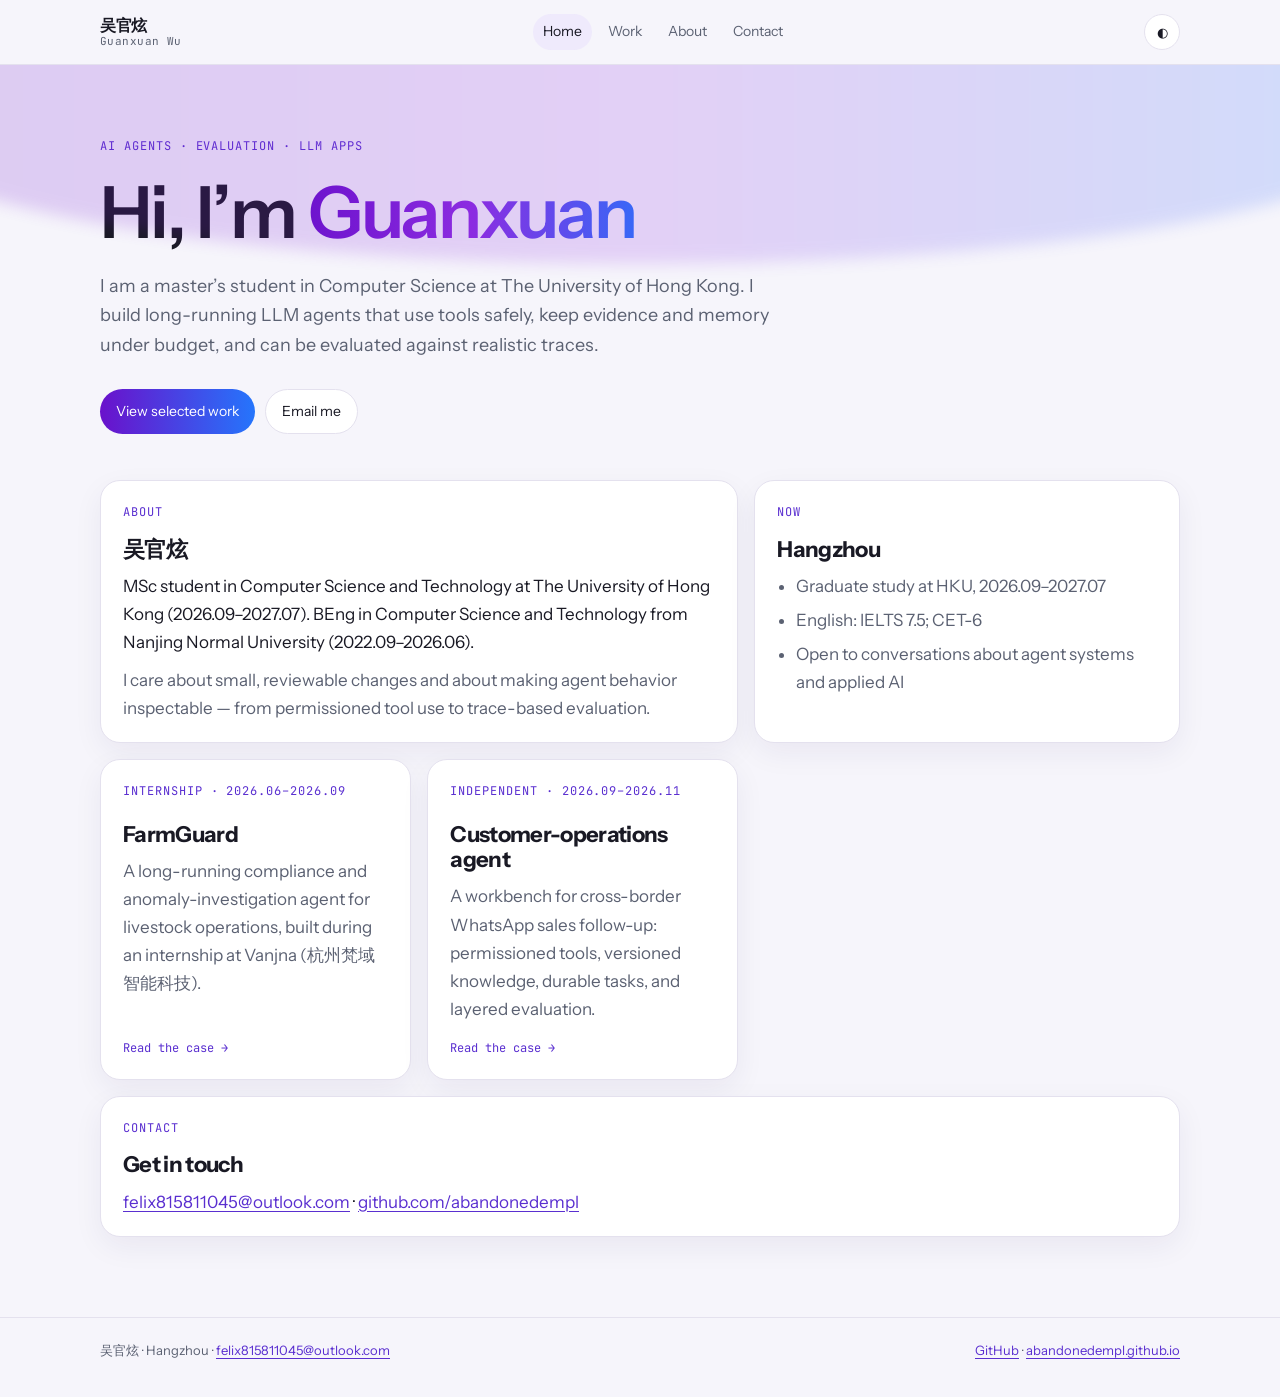
==== index.html @ 9f4fddd5 "Add personal site for GitHub Pages" ====
<!DOCTYPE html>
<html lang="en">
<head>
  <meta charset="utf-8">
  <meta name="viewport" content="width=device-width, initial-scale=1">
  <title>吴官炫 · Guanxuan Wu</title>
  <meta name="description" content="Personal site of 吴官炫, MSc Computer Science student at The University of Hong Kong.">
  <meta name="theme-color" content="#f6f5fb">
  <link rel="preconnect" href="https://fonts.googleapis.com">
  <link rel="preconnect" href="https://fonts.gstatic.com" crossorigin>
  <link href="https://fonts.googleapis.com/css2?family=Instrument+Sans:wght@400;500;600&family=JetBrains+Mono:wght@400;500;600&display=swap" rel="stylesheet">
  <link rel="stylesheet" href="css/style.css">
  <script src="js/theme.js" defer></script>
</head>
<body>
  <a class="skip" href="#main">Skip to content</a>
  <header class="site-header">
    <div class="wrap header-inner">
      <a class="wordmark" href="">
        <strong>吴官炫</strong>
        <span>Guanxuan Wu</span>
      </a>
      <nav class="nav" aria-label="Primary">
        <a href="" aria-current="page">Home</a>
        <a href="work/farmguard/" >Work</a>
        <a href="about/" >About</a>
        <a href="contact/" >Contact</a>
      </nav>
      <button class="theme-toggle" type="button" data-theme-toggle aria-label="Switch color theme">◐</button>
    </div>
  </header>
  <main id="main">

    <section class="hero">
      <div class="wrap">
        <p class="kicker">AI Agents · Evaluation · LLM Apps</p>
        <h1>Hi, I’m <em>Guanxuan</em></h1>
        <p class="lede">I am a master’s student in Computer Science at The University of Hong Kong. I build long-running LLM agents that use tools safely, keep evidence and memory under budget, and can be evaluated against realistic traces.</p>
        <div class="actions">
          <a class="btn primary" href="work/farmguard/">View selected work</a>
          <a class="btn" href="mailto:felix815811045@outlook.com">Email me</a>
        </div>
      </div>
    </section>

    <section class="wrap bento">
      <article class="card">
        <p class="kicker">About</p>
        <h2>吴官炫</h2>
        <p>MSc student in Computer Science and Technology at The University of Hong Kong (2026.09–2027.07). BEng in Computer Science and Technology from Nanjing Normal University (2022.09–2026.06).</p>
        <p class="muted">I care about small, reviewable changes and about making agent behavior inspectable — from permissioned tool use to trace-based evaluation.</p>
      </article>

      <article class="card">
        <p class="kicker">Now</p>
        <h2>Hangzhou</h2>
        <ul>
          <li>Graduate study at HKU, 2026.09–2027.07</li>
          <li>English: IELTS 7.5; CET-6</li>
          <li>Open to conversations about agent systems and applied AI</li>
        </ul>
      </article>

      <div class="span-2 work-grid">
        <a class="card work-card" href="work/farmguard/">
          <p class="kicker">Internship · 2026.06–2026.09</p>
          <h2>FarmGuard</h2>
          <p class="grow muted">A long-running compliance and anomaly-investigation agent for livestock operations, built during an internship at Vanjna (杭州梵域智能科技).</p>
          <span class="arrow">Read the case →</span>
        </a>
        <a class="card work-card" href="work/customer-agent/">
          <p class="kicker">Independent · 2026.09–2026.11</p>
          <h2>Customer-operations agent</h2>
          <p class="grow muted">A workbench for cross-border WhatsApp sales follow-up: permissioned tools, versioned knowledge, durable tasks, and layered evaluation.</p>
          <span class="arrow">Read the case →</span>
        </a>
      </div>

      <article class="card span-2">
        <p class="kicker">Contact</p>
        <h2>Get in touch</h2>
        <p><a href="mailto:felix815811045@outlook.com">felix815811045@outlook.com</a> · <a href="https://github.com/abandonedempl">github.com/abandonedempl</a></p>
      </article>
    </section>
  </main>
  <footer class="site-footer">
    <div class="wrap footer-inner">
      <div>吴官炫 · Hangzhou · <a href="mailto:felix815811045@outlook.com">felix815811045@outlook.com</a></div>
      <div><a href="https://github.com/abandonedempl">GitHub</a> · <a href="https://abandonedempl.github.io">abandonedempl.github.io</a></div>
    </div>
  </footer>
</body>
</html>
---- css/style.css ----
:root {
  --ink: #191924;
  --muted: #5b6172;
  --paper: #f6f5fb;
  --card: #ffffff;
  --line: #e4e1ee;
  --soft: #efeafc;
  --accent-start: #6a11cb;
  --accent-mid: #8e2de2;
  --accent-end: #2575fc;
  --accent: #5a2fd0;
  --on-accent: #ffffff;
  --shadow: 0 10px 30px rgba(37, 20, 80, 0.06);
  --radius: 20px;
  --max: 1080px;
  color-scheme: light;
}

html[data-theme="dark"] {
  --ink: #eef0f7;
  --muted: #9aa3b8;
  --paper: #0f1118;
  --card: #171a24;
  --line: #2a2f40;
  --soft: #1d2030;
  --accent: #8b8cff;
  --shadow: 0 10px 30px rgba(0, 0, 0, 0.28);
  color-scheme: dark;
}

* { box-sizing: border-box; }
html { scroll-behavior: smooth; }
body {
  margin: 0;
  background: var(--paper);
  color: var(--ink);
  font-family: "Instrument Sans", "PingFang SC", "Noto Sans SC", "Segoe UI", sans-serif;
  font-size: 17px;
  line-height: 1.65;
  min-height: 100vh;
}

a { color: var(--accent); text-underline-offset: 3px; }
a:hover { color: var(--accent-end); }
img { max-width: 100%; }
p, h1, h2, h3, ul { margin: 0; }
h1, h2, h3 { letter-spacing: -0.03em; line-height: 1.15; }

.skip {
  position: absolute;
  left: -999px;
  top: 0;
  background: var(--card);
  padding: 8px 12px;
  z-index: 10;
}
.skip:focus { left: 12px; }

.wrap {
  width: min(var(--max), calc(100% - 40px));
  margin: 0 auto;
}

.site-header {
  position: sticky;
  top: 0;
  z-index: 5;
  backdrop-filter: blur(16px);
  background: color-mix(in srgb, var(--paper) 84%, transparent);
  border-bottom: 1px solid var(--line);
}
.header-inner {
  display: flex;
  align-items: center;
  justify-content: space-between;
  gap: 16px;
  min-height: 64px;
}
.wordmark {
  display: flex;
  flex-direction: column;
  text-decoration: none;
  color: inherit;
  line-height: 1.15;
}
.wordmark strong { font-size: 16px; letter-spacing: -0.02em; }
.wordmark span {
  font-family: "JetBrains Mono", ui-monospace, monospace;
  font-size: 11px;
  color: var(--muted);
  letter-spacing: 0.04em;
}
.nav {
  display: flex;
  align-items: center;
  gap: 6px;
}
.nav a {
  text-decoration: none;
  color: var(--muted);
  font-size: 14px;
  padding: 6px 10px;
  border-radius: 999px;
}
.nav a[aria-current="page"],
.nav a:hover {
  color: var(--ink);
  background: var(--soft);
}
.theme-toggle {
  width: 36px;
  height: 36px;
  border: 1px solid var(--line);
  background: var(--card);
  color: var(--ink);
  border-radius: 50%;
  cursor: pointer;
  display: grid;
  place-items: center;
}
.theme-toggle:focus-visible,
.nav a:focus-visible,
.btn:focus-visible {
  outline: 2px solid var(--accent-end);
  outline-offset: 2px;
}

.hero {
  position: relative;
  overflow: hidden;
  padding: 72px 0 36px;
}
.hero::before {
  content: "";
  position: absolute;
  inset: -20% -10% auto;
  height: 280px;
  background: linear-gradient(90deg, var(--accent-start), var(--accent-mid), var(--accent-end));
  opacity: 0.18;
  filter: blur(8px);
  border-radius: 0 0 50% 50%;
  pointer-events: none;
}
.kicker {
  font-family: "JetBrains Mono", ui-monospace, monospace;
  font-size: 12px;
  letter-spacing: 0.08em;
  text-transform: uppercase;
  color: var(--accent);
  margin-bottom: 14px;
}
.hero h1 {
  font-size: clamp(40px, 7vw, 72px);
  font-weight: 600;
  max-width: 16ch;
}
.hero h1 em {
  font-style: normal;
  background: linear-gradient(90deg, var(--accent-start), var(--accent-mid), var(--accent-end));
  -webkit-background-clip: text;
  background-clip: text;
  color: transparent;
}
.lede {
  margin-top: 18px;
  max-width: 42rem;
  color: var(--muted);
  font-size: 18px;
}
.actions {
  display: flex;
  flex-wrap: wrap;
  gap: 10px;
  margin-top: 28px;
}
.btn {
  display: inline-flex;
  align-items: center;
  gap: 8px;
  text-decoration: none;
  border-radius: 999px;
  padding: 10px 16px;
  font-size: 14px;
  border: 1px solid var(--line);
  color: var(--ink);
  background: var(--card);
}
.btn.primary {
  border: 0;
  color: var(--on-accent);
  background: linear-gradient(90deg, var(--accent-start), var(--accent-end));
}

.bento {
  display: grid;
  grid-template-columns: 1.2fr 0.8fr;
  gap: 16px;
  padding: 10px 0 80px;
}
.card {
  background: var(--card);
  border: 1px solid var(--line);
  border-radius: var(--radius);
  box-shadow: var(--shadow);
  padding: 22px 22px 20px;
}
.card.span-2 { grid-column: 1 / -1; }
.card h2 {
  font-size: 22px;
  margin: 6px 0 10px;
}
.meta {
  font-family: "JetBrains Mono", ui-monospace, monospace;
  font-size: 12px;
  color: var(--muted);
}
.card p + p { margin-top: 10px; }
.card ul {
  padding-left: 1.1em;
  color: var(--muted);
}
.card li + li { margin-top: 6px; }

.work-grid {
  display: grid;
  grid-template-columns: 1fr 1fr;
  gap: 16px;
}
.work-card {
  display: flex;
  flex-direction: column;
  min-height: 100%;
  text-decoration: none;
  color: inherit;
}
.work-card:hover { border-color: color-mix(in srgb, var(--accent-end) 45%, var(--line)); }
.work-card .grow { flex: 1; }
.arrow {
  margin-top: 16px;
  font-family: "JetBrains Mono", ui-monospace, monospace;
  font-size: 12px;
  color: var(--accent);
}

.page {
  padding: 48px 0 88px;
}
.page header { margin-bottom: 28px; }
.page h1 { font-size: clamp(32px, 5vw, 52px); }
.prose { max-width: 46rem; }
.prose p, .prose ul { margin-top: 14px; color: var(--ink); }
.prose h2 {
  margin-top: 32px;
  font-size: 22px;
}
.prose .muted, .muted { color: var(--muted); }

table {
  width: 100%;
  border-collapse: collapse;
  margin-top: 16px;
  font-size: 15px;
}
th, td {
  text-align: left;
  padding: 10px 8px;
  border-bottom: 1px solid var(--line);
  vertical-align: top;
}
th {
  font-family: "JetBrains Mono", ui-monospace, monospace;
  font-size: 11px;
  letter-spacing: 0.06em;
  text-transform: uppercase;
  color: var(--muted);
  font-weight: 500;
}

.skill-groups {
  display: grid;
  grid-template-columns: 1fr 1fr;
  gap: 16px;
  margin-top: 16px;
}

.contact-list {
  list-style: none;
  padding: 0;
  margin-top: 20px;
}
.contact-list li {
  display: flex;
  gap: 16px;
  padding: 14px 0;
  border-bottom: 1px solid var(--line);
}
.contact-list span {
  font-family: "JetBrains Mono", ui-monospace, monospace;
  font-size: 12px;
  color: var(--muted);
  min-width: 72px;
}

.site-footer {
  border-top: 1px solid var(--line);
  padding: 22px 0 36px;
  color: var(--muted);
  font-size: 13px;
}
.footer-inner {
  display: flex;
  justify-content: space-between;
  gap: 12px;
  flex-wrap: wrap;
}

@media (max-width: 800px) {
  .bento, .work-grid, .skill-groups { grid-template-columns: 1fr; }
  .card.span-2 { grid-column: auto; }
  .nav { display: none; }
  .hero { padding-top: 48px; }
}

@media (prefers-reduced-motion: reduce) {
  html { scroll-behavior: auto; }
  .hero::before { filter: none; }
}
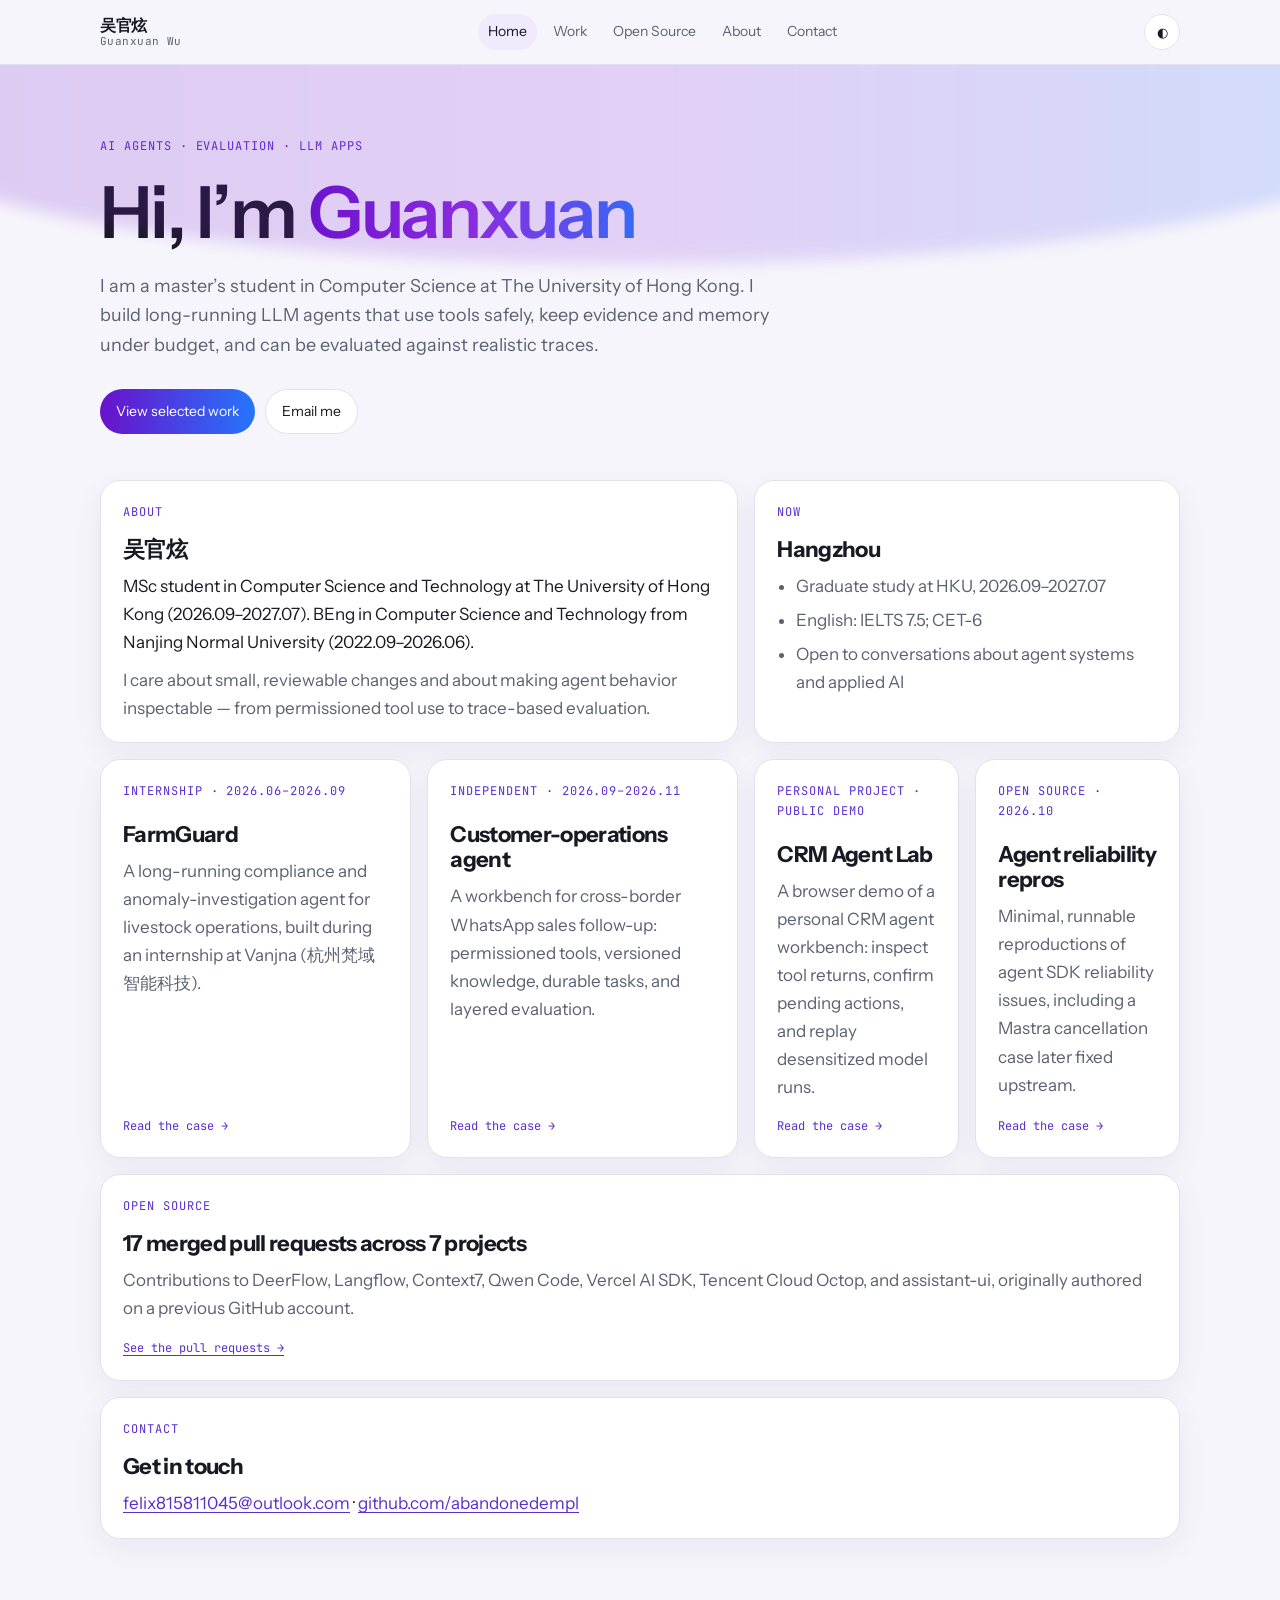
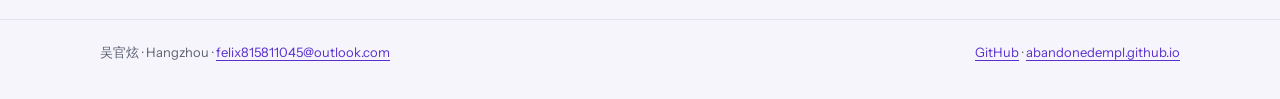
==== commit 969dafe5: "Add open source and migrated project pages Include OSS contribution tables and case pages for CRM Ag" ====
--- a/index.html
+++ b/index.html
@@ -23,6 +23,7 @@
       <nav class="nav" aria-label="Primary">
         <a href="" aria-current="page">Home</a>
         <a href="work/farmguard/" >Work</a>
+        <a href="oss/" >Open Source</a>
         <a href="about/" >About</a>
         <a href="contact/" >Contact</a>
       </nav>
@@ -76,6 +77,29 @@
         </a>
       </div>
 
+
+      <div class="span-2 work-grid">
+        <a class="card work-card" href="work/crm-agent-lab/">
+          <p class="kicker">Personal project · public demo</p>
+          <h2>CRM Agent Lab</h2>
+          <p class="grow muted">A browser demo of a personal CRM agent workbench: inspect tool returns, confirm pending actions, and replay desensitized model runs.</p>
+          <span class="arrow">Read the case →</span>
+        </a>
+        <a class="card work-card" href="work/agent-reliability-repros/">
+          <p class="kicker">Open source · 2026.10</p>
+          <h2>Agent reliability repros</h2>
+          <p class="grow muted">Minimal, runnable reproductions of agent SDK reliability issues, including a Mastra cancellation case later fixed upstream.</p>
+          <span class="arrow">Read the case →</span>
+        </a>
+      </div>
+
+      <article class="card span-2">
+        <p class="kicker">Open Source</p>
+        <h2>17 merged pull requests across 7 projects</h2>
+        <p class="muted">Contributions to DeerFlow, Langflow, Context7, Qwen Code, Vercel AI SDK, Tencent Cloud Octop, and assistant-ui, originally authored on a previous GitHub account.</p>
+        <p><a class="arrow" href="oss/">See the pull requests →</a></p>
+      </article>
+
       <article class="card span-2">
         <p class="kicker">Contact</p>
         <h2>Get in touch</h2>
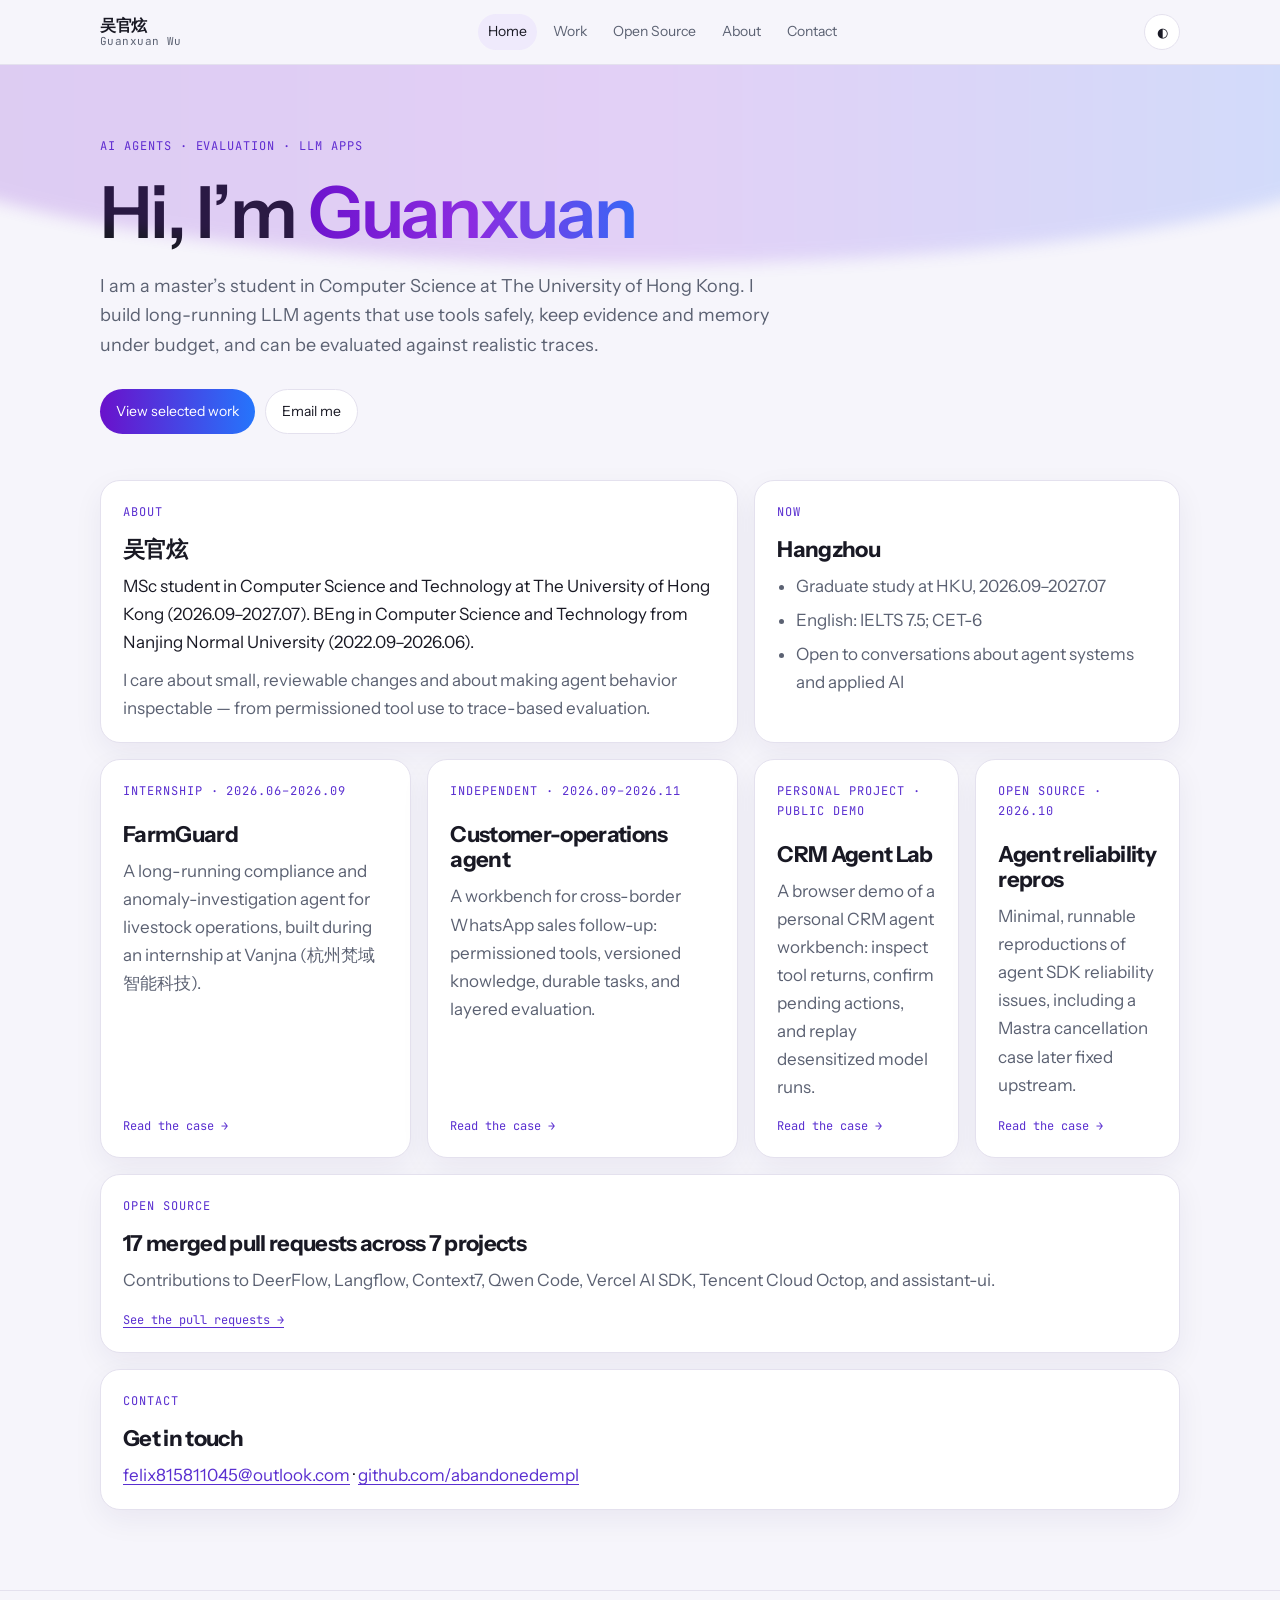
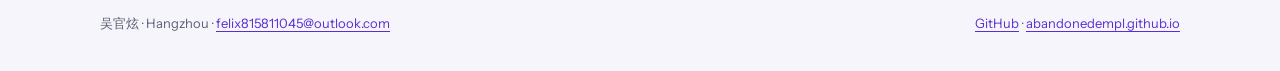
==== commit a1dff773: "Remove outdated account references from public pages" ====
--- a/index.html
+++ b/index.html
@@ -96,7 +96,7 @@
       <article class="card span-2">
         <p class="kicker">Open Source</p>
         <h2>17 merged pull requests across 7 projects</h2>
-        <p class="muted">Contributions to DeerFlow, Langflow, Context7, Qwen Code, Vercel AI SDK, Tencent Cloud Octop, and assistant-ui, originally authored on a previous GitHub account.</p>
+        <p class="muted">Contributions to DeerFlow, Langflow, Context7, Qwen Code, Vercel AI SDK, Tencent Cloud Octop, and assistant-ui.</p>
         <p><a class="arrow" href="oss/">See the pull requests →</a></p>
       </article>
 
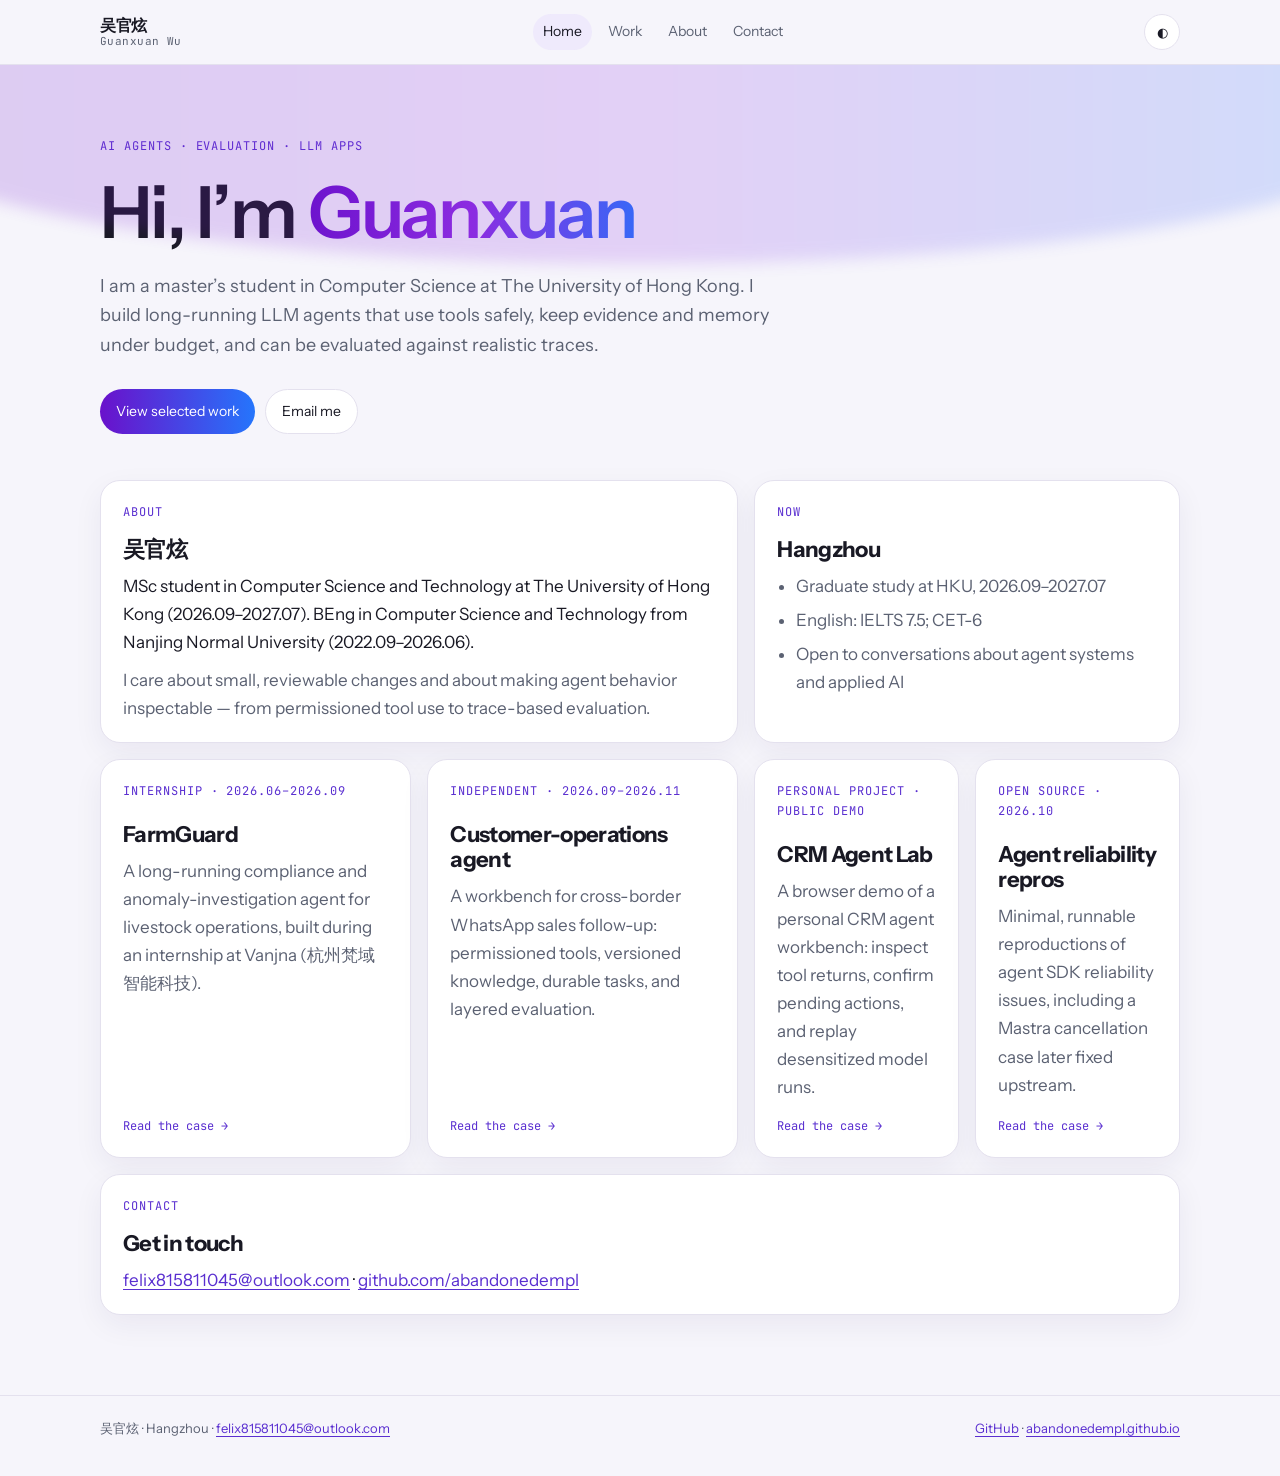
==== commit 59c943fa: "Remove public OSS PR index from the personal site Drop merge counts and upstream PR links from appli" ====
--- a/index.html
+++ b/index.html
@@ -23,7 +23,6 @@
       <nav class="nav" aria-label="Primary">
         <a href="" aria-current="page">Home</a>
         <a href="work/farmguard/" >Work</a>
-        <a href="oss/" >Open Source</a>
         <a href="about/" >About</a>
         <a href="contact/" >Contact</a>
       </nav>
@@ -94,13 +93,6 @@
       </div>
 
       <article class="card span-2">
-        <p class="kicker">Open Source</p>
-        <h2>17 merged pull requests across 7 projects</h2>
-        <p class="muted">Contributions to DeerFlow, Langflow, Context7, Qwen Code, Vercel AI SDK, Tencent Cloud Octop, and assistant-ui.</p>
-        <p><a class="arrow" href="oss/">See the pull requests →</a></p>
-      </article>
-
-      <article class="card span-2">
         <p class="kicker">Contact</p>
         <h2>Get in touch</h2>
         <p><a href="mailto:felix815811045@outlook.com">felix815811045@outlook.com</a> · <a href="https://github.com/abandonedempl">github.com/abandonedempl</a></p>
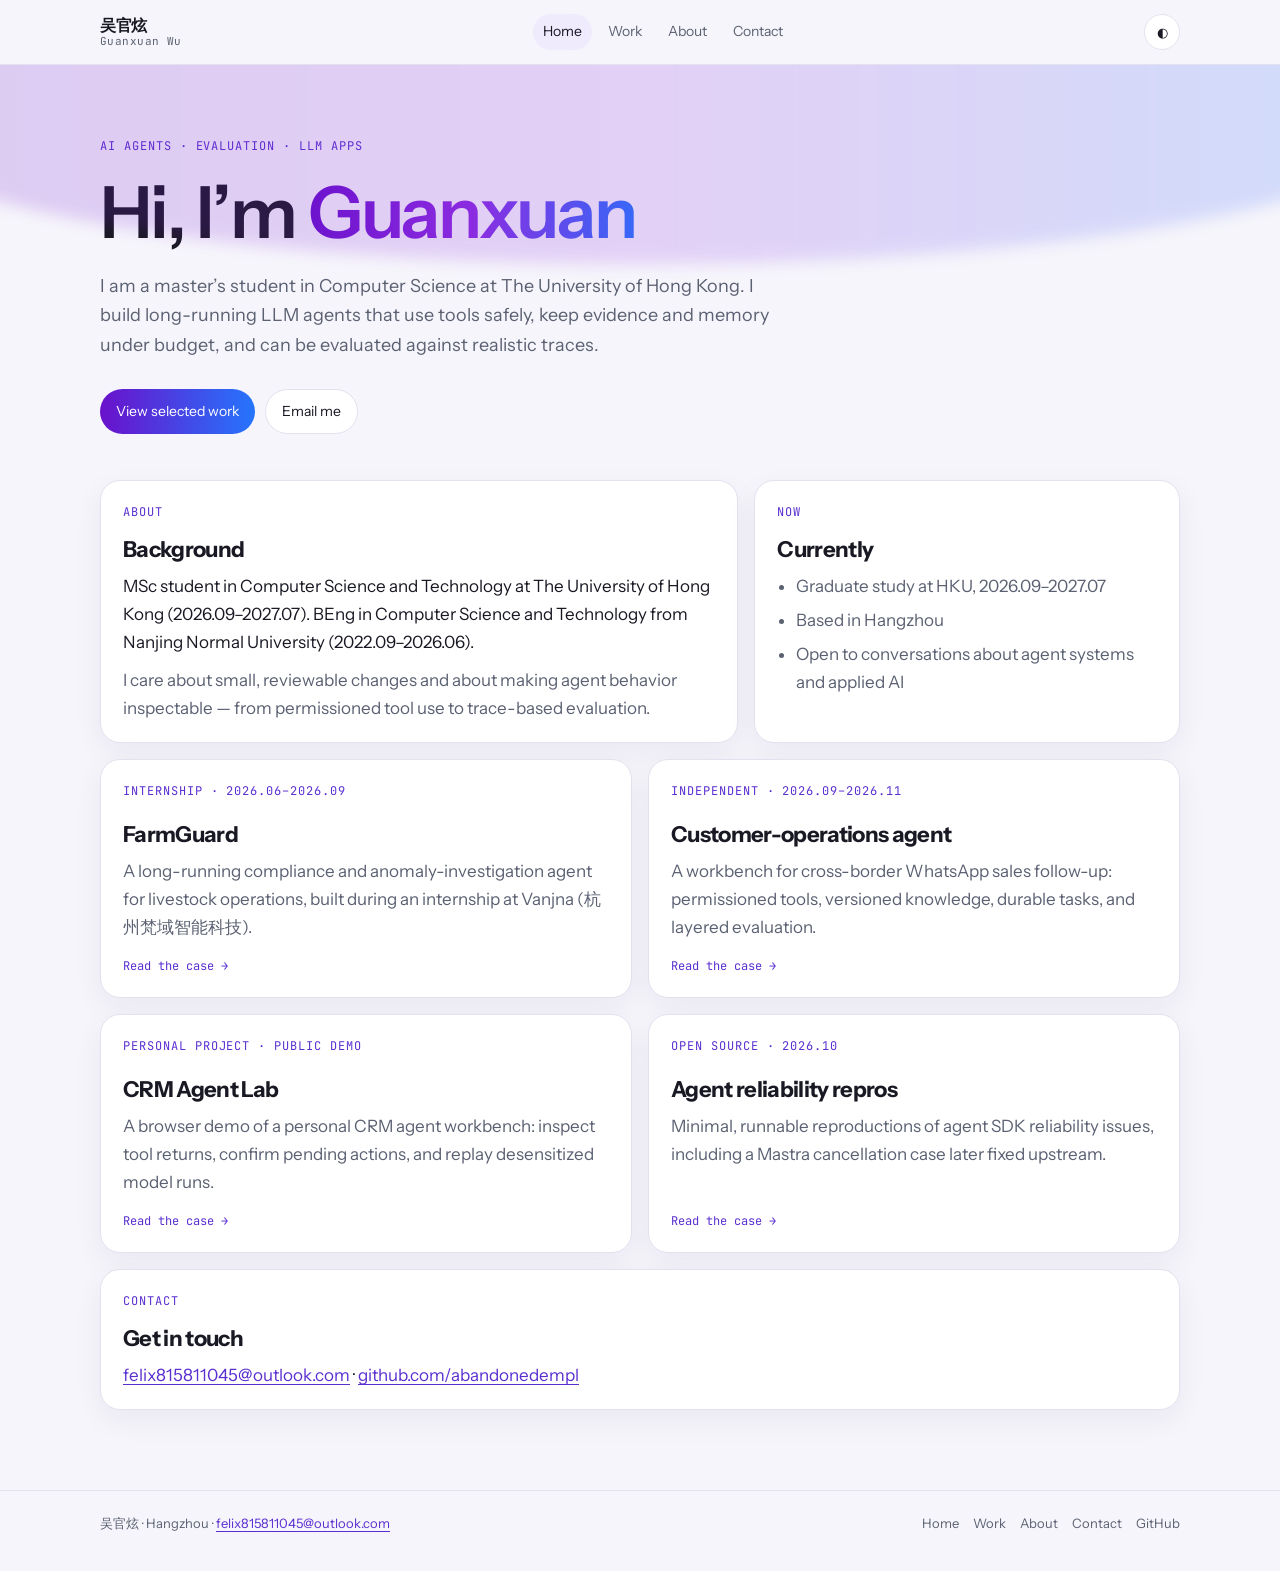
==== commit a4858385: "Improve homepage layout, add a work index, and polish public pages Fix the bento work-card grid, res" ====
--- a/index.html
+++ b/index.html
@@ -5,26 +5,46 @@
   <meta name="viewport" content="width=device-width, initial-scale=1">
   <title>吴官炫 · Guanxuan Wu</title>
   <meta name="description" content="Personal site of 吴官炫, MSc Computer Science student at The University of Hong Kong.">
+  <meta property="og:title" content="吴官炫 · Guanxuan Wu">
+  <meta property="og:description" content="Personal site of 吴官炫, MSc Computer Science student at The University of Hong Kong.">
+  <meta property="og:url" content="https://abandonedempl.github.io/">
+  <link rel="canonical" href="https://abandonedempl.github.io/">
   <meta name="theme-color" content="#f6f5fb">
+  <link rel="icon" href="/favicon.svg" type="image/svg+xml">
+  <link rel="icon" href="/favicon.ico">
+  <link rel="apple-touch-icon" href="/apple-touch-icon.png">
   <link rel="preconnect" href="https://fonts.googleapis.com">
   <link rel="preconnect" href="https://fonts.gstatic.com" crossorigin>
   <link href="https://fonts.googleapis.com/css2?family=Instrument+Sans:wght@400;500;600&family=JetBrains+Mono:wght@400;500;600&display=swap" rel="stylesheet">
   <link rel="stylesheet" href="css/style.css">
+  <script>
+    (function () {
+      var t = "light";
+      try {
+        var s = localStorage.getItem("theme");
+        if (s === "light" || s === "dark") t = s;
+        else if (window.matchMedia("(prefers-color-scheme: dark)").matches) t = "dark";
+      } catch (e) {}
+      document.documentElement.setAttribute("data-theme", t);
+      var c = document.querySelector('meta[name="theme-color"]');
+      if (c) c.setAttribute("content", t === "dark" ? "#0f1118" : "#f6f5fb");
+    })();
+  </script>
   <script src="js/theme.js" defer></script>
 </head>
 <body>
   <a class="skip" href="#main">Skip to content</a>
   <header class="site-header">
     <div class="wrap header-inner">
-      <a class="wordmark" href="">
+      <a class="wordmark" href="./">
         <strong>吴官炫</strong>
         <span>Guanxuan Wu</span>
       </a>
       <nav class="nav" aria-label="Primary">
-        <a href="" aria-current="page">Home</a>
-        <a href="work/farmguard/" >Work</a>
-        <a href="about/" >About</a>
-        <a href="contact/" >Contact</a>
+        <a href="./" aria-current="page">Home</a>
+        <a href="work/">Work</a>
+        <a href="about/">About</a>
+        <a href="contact/">Contact</a>
       </nav>
       <button class="theme-toggle" type="button" data-theme-toggle aria-label="Switch color theme">◐</button>
     </div>
@@ -37,7 +57,7 @@
         <h1>Hi, I’m <em>Guanxuan</em></h1>
         <p class="lede">I am a master’s student in Computer Science at The University of Hong Kong. I build long-running LLM agents that use tools safely, keep evidence and memory under budget, and can be evaluated against realistic traces.</p>
         <div class="actions">
-          <a class="btn primary" href="work/farmguard/">View selected work</a>
+          <a class="btn primary" href="work/">View selected work</a>
           <a class="btn" href="mailto:felix815811045@outlook.com">Email me</a>
         </div>
       </div>
@@ -46,17 +66,17 @@
     <section class="wrap bento">
       <article class="card">
         <p class="kicker">About</p>
-        <h2>吴官炫</h2>
+        <h2>Background</h2>
         <p>MSc student in Computer Science and Technology at The University of Hong Kong (2026.09–2027.07). BEng in Computer Science and Technology from Nanjing Normal University (2022.09–2026.06).</p>
         <p class="muted">I care about small, reviewable changes and about making agent behavior inspectable — from permissioned tool use to trace-based evaluation.</p>
       </article>
 
       <article class="card">
         <p class="kicker">Now</p>
-        <h2>Hangzhou</h2>
+        <h2>Currently</h2>
         <ul>
           <li>Graduate study at HKU, 2026.09–2027.07</li>
-          <li>English: IELTS 7.5; CET-6</li>
+          <li>Based in Hangzhou</li>
           <li>Open to conversations about agent systems and applied AI</li>
         </ul>
       </article>
@@ -75,7 +95,6 @@
           <span class="arrow">Read the case →</span>
         </a>
       </div>
-
 
       <div class="span-2 work-grid">
         <a class="card work-card" href="work/crm-agent-lab/">
@@ -102,7 +121,13 @@
   <footer class="site-footer">
     <div class="wrap footer-inner">
       <div>吴官炫 · Hangzhou · <a href="mailto:felix815811045@outlook.com">felix815811045@outlook.com</a></div>
-      <div><a href="https://github.com/abandonedempl">GitHub</a> · <a href="https://abandonedempl.github.io">abandonedempl.github.io</a></div>
+      <nav class="footer-nav" aria-label="Footer">
+        <a href="./">Home</a>
+        <a href="work/">Work</a>
+        <a href="about/">About</a>
+        <a href="contact/">Contact</a>
+        <a href="https://github.com/abandonedempl">GitHub</a>
+      </nav>
     </div>
   </footer>
 </body>
--- a/css/style.css
+++ b/css/style.css
@@ -93,6 +93,7 @@
 .nav {
   display: flex;
   align-items: center;
+  flex-wrap: wrap;
   gap: 6px;
 }
 .nav a {
@@ -120,7 +121,8 @@
 }
 .theme-toggle:focus-visible,
 .nav a:focus-visible,
-.btn:focus-visible {
+.btn:focus-visible,
+.footer-nav a:focus-visible {
   outline: 2px solid var(--accent-end);
   outline-offset: 2px;
 }
@@ -204,7 +206,7 @@
   box-shadow: var(--shadow);
   padding: 22px 22px 20px;
 }
-.card.span-2 { grid-column: 1 / -1; }
+.span-2 { grid-column: 1 / -1; }
 .card h2 {
   font-size: 22px;
   margin: 6px 0 10px;
@@ -247,6 +249,10 @@
 }
 .page header { margin-bottom: 28px; }
 .page h1 { font-size: clamp(32px, 5vw, 52px); }
+.page > h2 {
+  margin-top: 36px;
+  font-size: 22px;
+}
 .prose { max-width: 46rem; }
 .prose p, .prose ul { margin-top: 14px; color: var(--ink); }
 .prose h2 {
@@ -254,6 +260,8 @@
   font-size: 22px;
 }
 .prose .muted, .muted { color: var(--muted); }
+.education-note { margin-top: 12px; }
+.prose li + li { margin-top: 8px; }
 
 table {
   width: 100%;
@@ -294,11 +302,17 @@
   padding: 14px 0;
   border-bottom: 1px solid var(--line);
 }
-.contact-list span {
+.contact-list span.label {
   font-family: "JetBrains Mono", ui-monospace, monospace;
   font-size: 12px;
   color: var(--muted);
   min-width: 72px;
+}
+.contact-list .value {
+  color: inherit;
+  font-family: inherit;
+  font-size: inherit;
+  min-width: 0;
 }
 
 .site-footer {
@@ -312,13 +326,54 @@
   justify-content: space-between;
   gap: 12px;
   flex-wrap: wrap;
-}
+  align-items: center;
+}
+.footer-nav {
+  display: flex;
+  flex-wrap: wrap;
+  gap: 8px 14px;
+}
+.footer-nav a {
+  color: var(--muted);
+  text-decoration: none;
+}
+.footer-nav a:hover { color: var(--ink); }
 
 @media (max-width: 800px) {
   .bento, .work-grid, .skill-groups { grid-template-columns: 1fr; }
-  .card.span-2 { grid-column: auto; }
-  .nav { display: none; }
+  .span-2 { grid-column: auto; }
+  .header-inner {
+    flex-wrap: wrap;
+    gap: 8px 12px;
+  }
+  .wordmark { margin-right: auto; }
+  .nav {
+    order: 3;
+    flex-basis: 100%;
+    justify-content: flex-start;
+    gap: 2px;
+    padding-bottom: 6px;
+  }
+  .nav a {
+    padding: 6px 8px;
+    font-size: 13px;
+  }
   .hero { padding-top: 48px; }
+
+  .education-table thead { display: none; }
+  .education-table, .education-table tbody, .education-table tr, .education-table td {
+    display: block;
+    width: 100%;
+  }
+  .education-table tr {
+    padding: 14px 0;
+    border-bottom: 1px solid var(--line);
+  }
+  .education-table td {
+    padding: 2px 0;
+    border-bottom: 0;
+  }
+  .education-table td:first-child { font-weight: 600; }
 }
 
 @media (prefers-reduced-motion: reduce) {
